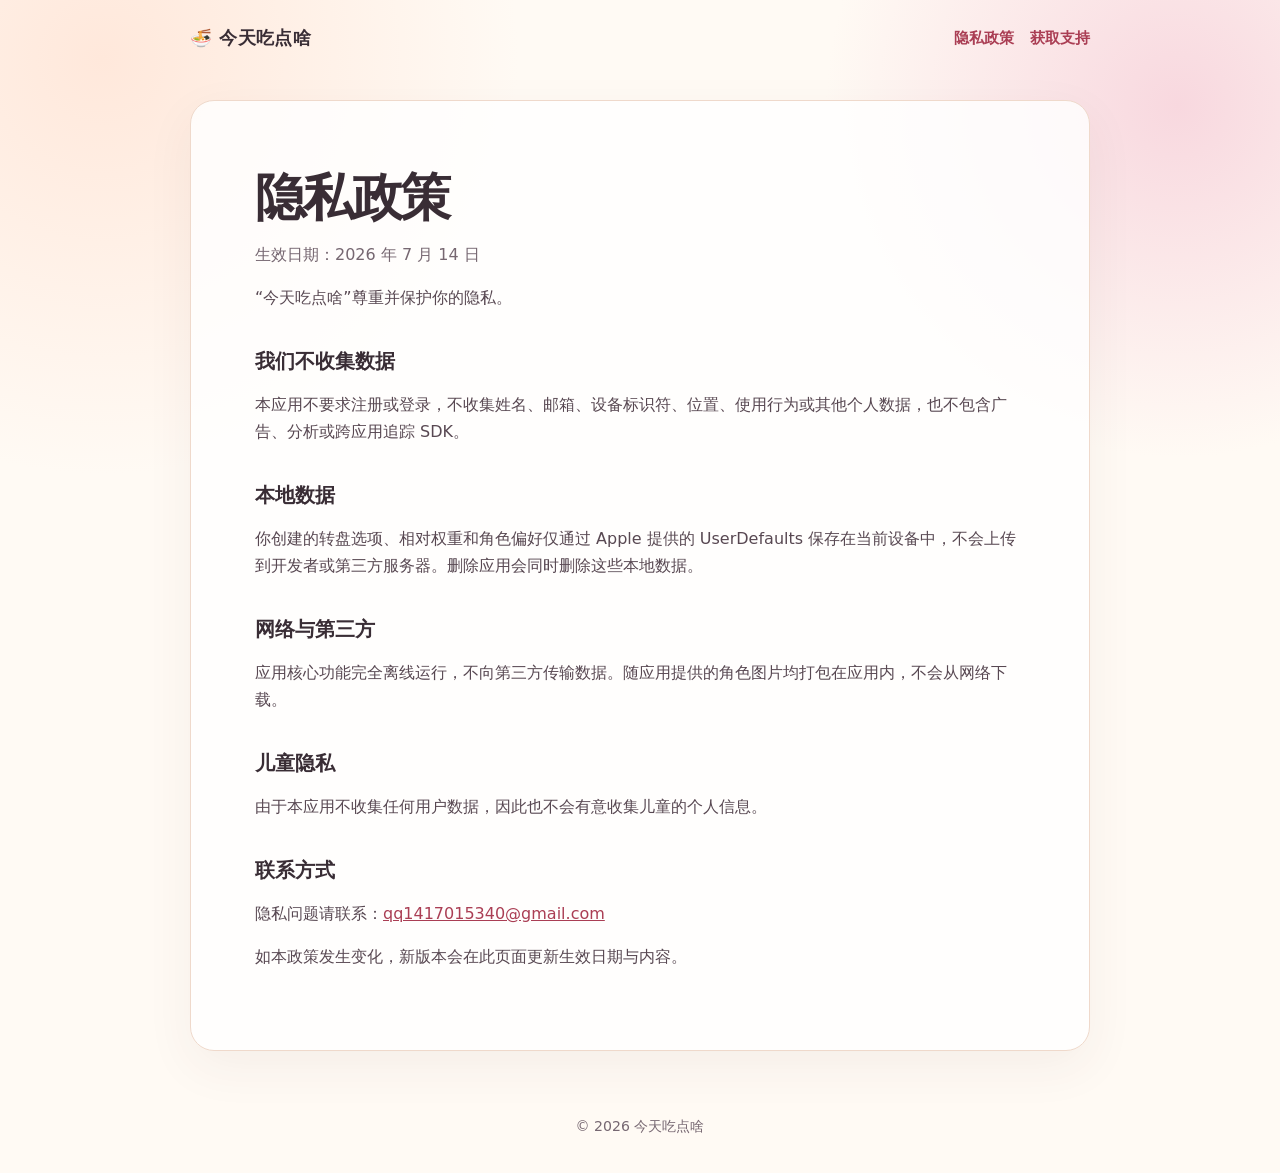
==== privacy/index.html @ e24c5f9c "Publish privacy and support site" ====
<!doctype html>
<html lang="zh-Hans">
  <head>
    <meta charset="utf-8">
    <meta name="viewport" content="width=device-width, initial-scale=1">
    <meta name="description" content="今天吃点啥隐私政策。">
    <title>隐私政策 · 今天吃点啥</title>
    <link rel="stylesheet" href="../style.css">
  </head>
  <body>
    <header class="site-header">
      <a class="brand" href="../"><span class="brand-mark">🍜</span>今天吃点啥</a>
      <nav class="nav" aria-label="站点导航">
        <a href="./" aria-current="page">隐私政策</a>
        <a href="../support/">获取支持</a>
      </nav>
    </header>
    <main class="content">
      <article class="document">
        <h1>隐私政策</h1>
        <p class="effective">生效日期：2026 年 7 月 14 日</p>
        <p>“今天吃点啥”尊重并保护你的隐私。</p>
        <h2>我们不收集数据</h2>
        <p>本应用不要求注册或登录，不收集姓名、邮箱、设备标识符、位置、使用行为或其他个人数据，也不包含广告、分析或跨应用追踪 SDK。</p>
        <h2>本地数据</h2>
        <p>你创建的转盘选项、相对权重和角色偏好仅通过 Apple 提供的 UserDefaults 保存在当前设备中，不会上传到开发者或第三方服务器。删除应用会同时删除这些本地数据。</p>
        <h2>网络与第三方</h2>
        <p>应用核心功能完全离线运行，不向第三方传输数据。随应用提供的角色图片均打包在应用内，不会从网络下载。</p>
        <h2>儿童隐私</h2>
        <p>由于本应用不收集任何用户数据，因此也不会有意收集儿童的个人信息。</p>
        <h2>联系方式</h2>
        <p>隐私问题请联系：<a href="mailto:qq1417015340@gmail.com">qq1417015340@gmail.com</a></p>
        <p>如本政策发生变化，新版本会在此页面更新生效日期与内容。</p>
      </article>
    </main>
    <footer class="site-footer">© 2026 今天吃点啥</footer>
  </body>
</html>
---- style.css ----
:root {
  color-scheme: light;
  --ink: #392d35;
  --muted: #766771;
  --paper: #fffaf4;
  --peach: #ffe7d4;
  --rose: #d95e71;
  --rose-deep: #aa3e54;
  --line: #efd9cb;
  --card: rgba(255, 255, 255, 0.82);
}

* { box-sizing: border-box; }

html { background: var(--paper); }

body {
  margin: 0;
  min-width: 320px;
  color: var(--ink);
  background:
    radial-gradient(circle at 8% 5%, #ffe8db 0, transparent 26rem),
    radial-gradient(circle at 92% 9%, #f8d8df 0, transparent 22rem),
    var(--paper);
  font-family: ui-rounded, "SF Pro Rounded", "PingFang SC", "Hiragino Sans GB", system-ui, sans-serif;
  line-height: 1.7;
}

a { color: var(--rose-deep); }

.site-header,
.site-footer,
.content {
  width: min(100% - 40px, 900px);
  margin-inline: auto;
}

.site-header {
  display: flex;
  align-items: center;
  justify-content: space-between;
  gap: 20px;
  padding: 24px 0;
}

.brand {
  color: var(--ink);
  font-size: 1.1rem;
  font-weight: 800;
  letter-spacing: 0.02em;
  text-decoration: none;
}

.brand-mark { margin-right: 7px; }

.nav {
  display: flex;
  flex-wrap: wrap;
  gap: 16px;
  font-size: 0.94rem;
  font-weight: 700;
}

.nav a { text-decoration: none; }
.nav a:hover, .nav a:focus-visible { text-decoration: underline; }

.hero {
  padding: 64px 0 36px;
  text-align: center;
}

.eyebrow {
  margin: 0 0 12px;
  color: var(--rose-deep);
  font-size: 0.9rem;
  font-weight: 800;
  letter-spacing: 0.12em;
}

h1, h2, h3 { line-height: 1.25; }

h1 {
  max-width: 700px;
  margin: 0 auto;
  font-size: clamp(2.6rem, 9vw, 5rem);
  letter-spacing: -0.07em;
}

.hero-copy {
  max-width: 560px;
  margin: 20px auto 0;
  color: var(--muted);
  font-size: 1.08rem;
}

.actions {
  display: flex;
  flex-wrap: wrap;
  justify-content: center;
  gap: 12px;
  margin-top: 30px;
}

.button {
  display: inline-flex;
  align-items: center;
  justify-content: center;
  min-height: 48px;
  padding: 0 20px;
  border: 1px solid var(--rose);
  border-radius: 999px;
  color: white;
  background: var(--rose);
  box-shadow: 0 8px 20px rgba(170, 62, 84, 0.16);
  font-weight: 800;
  text-decoration: none;
}

.button.secondary {
  color: var(--rose-deep);
  background: transparent;
  box-shadow: none;
}

.button:hover, .button:focus-visible { transform: translateY(-1px); }

.grid {
  display: grid;
  grid-template-columns: repeat(3, 1fr);
  gap: 16px;
  padding: 32px 0 70px;
}

.card,
.document {
  border: 1px solid var(--line);
  border-radius: 24px;
  background: var(--card);
  box-shadow: 0 16px 50px rgba(91, 47, 54, 0.06);
}

.card { padding: 24px; }
.card h2 { margin: 0 0 8px; font-size: 1.1rem; }
.card p { margin: 0; color: var(--muted); font-size: 0.96rem; }

.document {
  margin: 22px auto 64px;
  padding: clamp(28px, 7vw, 64px);
}

.document h1 {
  margin: 0;
  font-size: clamp(2rem, 6vw, 3.2rem);
  letter-spacing: -0.05em;
}

.document h2 {
  margin-top: 38px;
  font-size: 1.25rem;
}

.document p, .document li { color: #584852; }
.document .effective { margin-top: 12px; color: var(--muted); }

.site-footer {
  padding: 0 0 34px;
  color: var(--muted);
  font-size: 0.88rem;
  text-align: center;
}

@media (max-width: 680px) {
  .site-header { align-items: flex-start; flex-direction: column; }
  .hero { padding-top: 36px; }
  .grid { grid-template-columns: 1fr; }
}
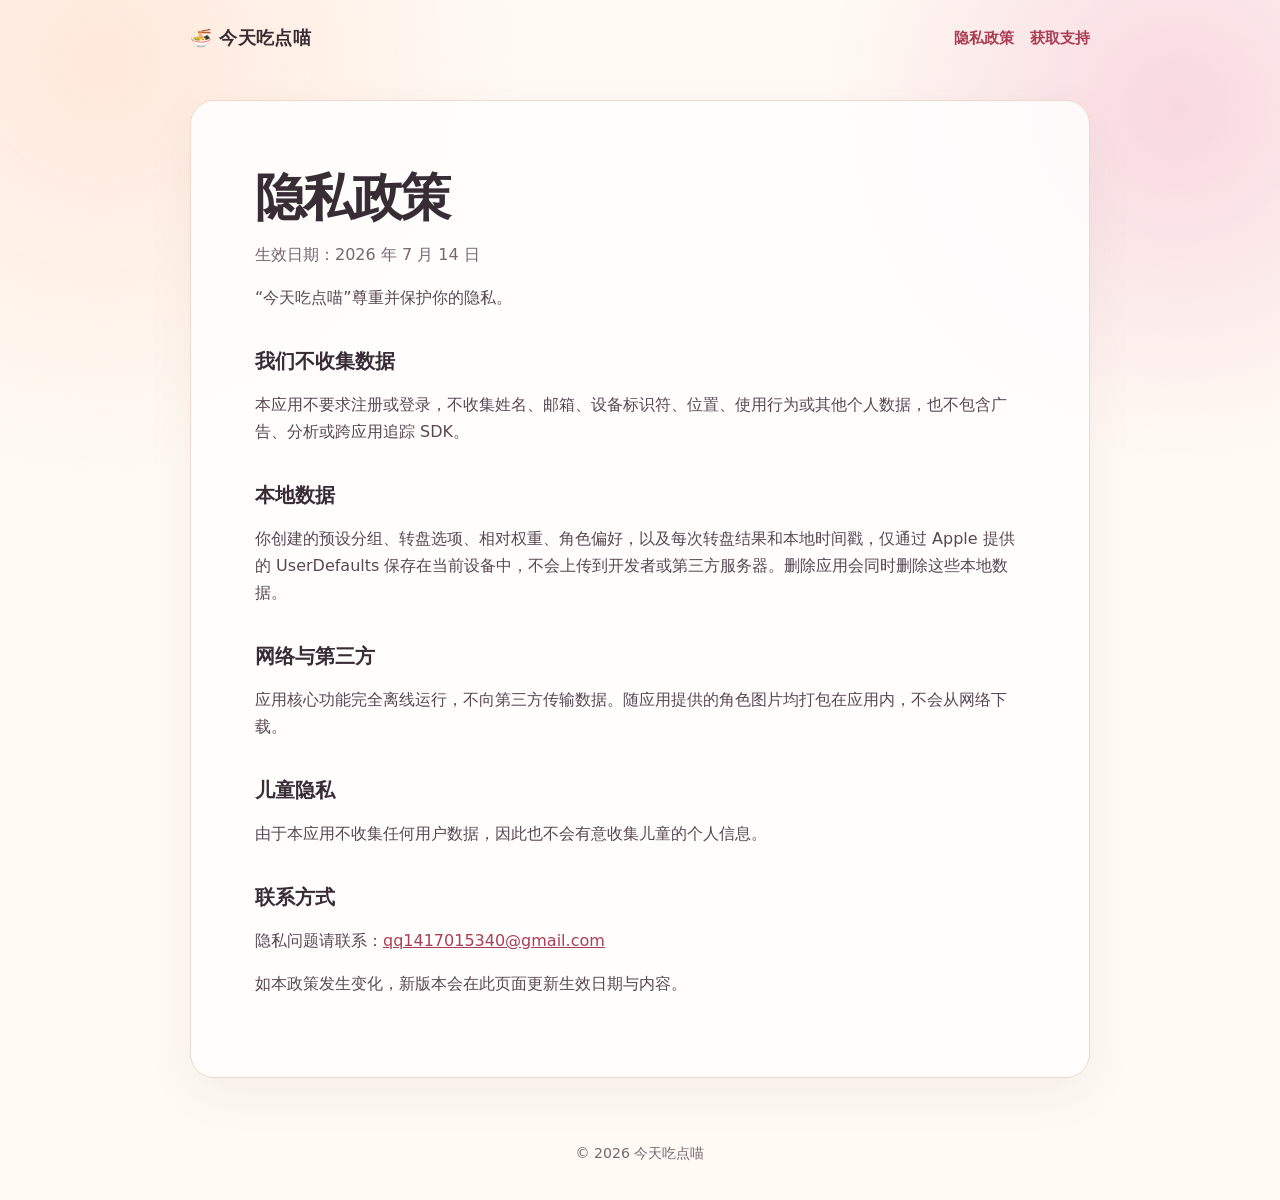
==== commit 5474d1fb: "Update 今天吃点喵 public support pages" ====
--- a/privacy/index.html
+++ b/privacy/index.html
@@ -3,13 +3,13 @@
   <head>
     <meta charset="utf-8">
     <meta name="viewport" content="width=device-width, initial-scale=1">
-    <meta name="description" content="今天吃点啥隐私政策。">
-    <title>隐私政策 · 今天吃点啥</title>
+    <meta name="description" content="今天吃点喵隐私政策。">
+    <title>隐私政策 · 今天吃点喵</title>
     <link rel="stylesheet" href="../style.css">
   </head>
   <body>
     <header class="site-header">
-      <a class="brand" href="../"><span class="brand-mark">🍜</span>今天吃点啥</a>
+      <a class="brand" href="../"><span class="brand-mark">🍜</span>今天吃点喵</a>
       <nav class="nav" aria-label="站点导航">
         <a href="./" aria-current="page">隐私政策</a>
         <a href="../support/">获取支持</a>
@@ -19,11 +19,11 @@
       <article class="document">
         <h1>隐私政策</h1>
         <p class="effective">生效日期：2026 年 7 月 14 日</p>
-        <p>“今天吃点啥”尊重并保护你的隐私。</p>
+        <p>“今天吃点喵”尊重并保护你的隐私。</p>
         <h2>我们不收集数据</h2>
         <p>本应用不要求注册或登录，不收集姓名、邮箱、设备标识符、位置、使用行为或其他个人数据，也不包含广告、分析或跨应用追踪 SDK。</p>
         <h2>本地数据</h2>
-        <p>你创建的转盘选项、相对权重和角色偏好仅通过 Apple 提供的 UserDefaults 保存在当前设备中，不会上传到开发者或第三方服务器。删除应用会同时删除这些本地数据。</p>
+        <p>你创建的预设分组、转盘选项、相对权重、角色偏好，以及每次转盘结果和本地时间戳，仅通过 Apple 提供的 UserDefaults 保存在当前设备中，不会上传到开发者或第三方服务器。删除应用会同时删除这些本地数据。</p>
         <h2>网络与第三方</h2>
         <p>应用核心功能完全离线运行，不向第三方传输数据。随应用提供的角色图片均打包在应用内，不会从网络下载。</p>
         <h2>儿童隐私</h2>
@@ -33,6 +33,6 @@
         <p>如本政策发生变化，新版本会在此页面更新生效日期与内容。</p>
       </article>
     </main>
-    <footer class="site-footer">© 2026 今天吃点啥</footer>
+    <footer class="site-footer">© 2026 今天吃点喵</footer>
   </body>
 </html>
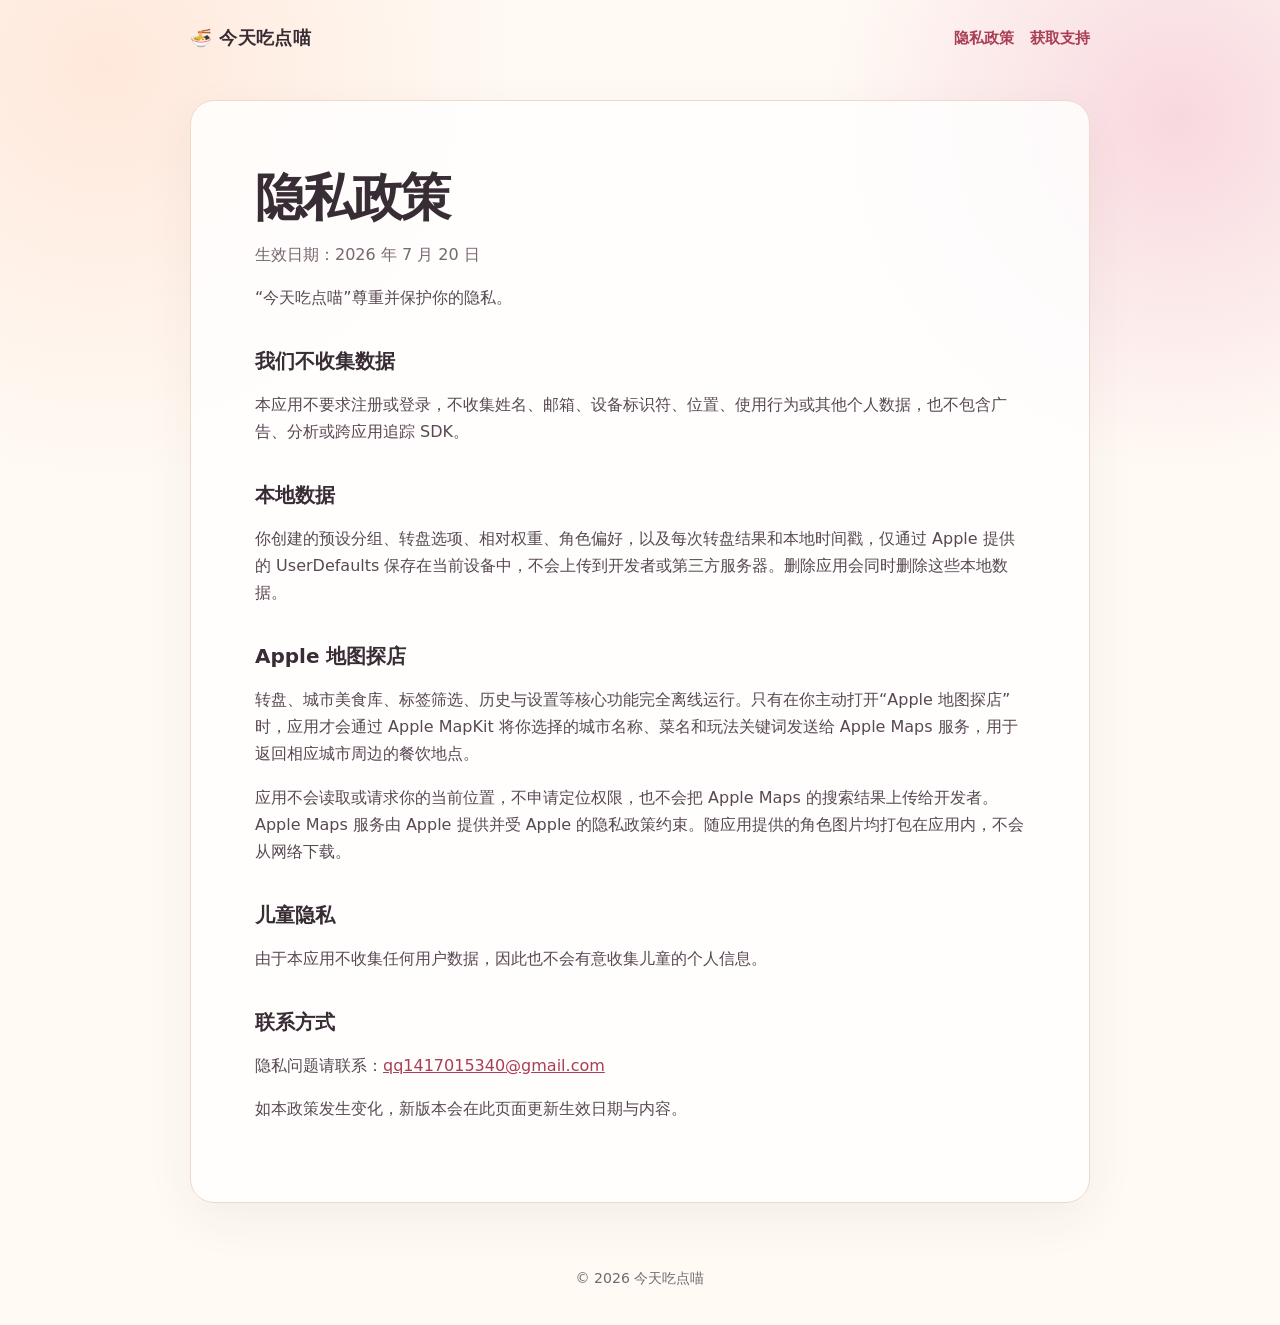
==== commit e55251ab: "Update privacy and support for Apple Maps discovery" ====
--- a/privacy/index.html
+++ b/privacy/index.html
@@ -18,14 +18,15 @@
     <main class="content">
       <article class="document">
         <h1>隐私政策</h1>
-        <p class="effective">生效日期：2026 年 7 月 14 日</p>
+        <p class="effective">生效日期：2026 年 7 月 20 日</p>
         <p>“今天吃点喵”尊重并保护你的隐私。</p>
         <h2>我们不收集数据</h2>
         <p>本应用不要求注册或登录，不收集姓名、邮箱、设备标识符、位置、使用行为或其他个人数据，也不包含广告、分析或跨应用追踪 SDK。</p>
         <h2>本地数据</h2>
         <p>你创建的预设分组、转盘选项、相对权重、角色偏好，以及每次转盘结果和本地时间戳，仅通过 Apple 提供的 UserDefaults 保存在当前设备中，不会上传到开发者或第三方服务器。删除应用会同时删除这些本地数据。</p>
-        <h2>网络与第三方</h2>
-        <p>应用核心功能完全离线运行，不向第三方传输数据。随应用提供的角色图片均打包在应用内，不会从网络下载。</p>
+        <h2>Apple 地图探店</h2>
+        <p>转盘、城市美食库、标签筛选、历史与设置等核心功能完全离线运行。只有在你主动打开“Apple 地图探店”时，应用才会通过 Apple MapKit 将你选择的城市名称、菜名和玩法关键词发送给 Apple Maps 服务，用于返回相应城市周边的餐饮地点。</p>
+        <p>应用不会读取或请求你的当前位置，不申请定位权限，也不会把 Apple Maps 的搜索结果上传给开发者。Apple Maps 服务由 Apple 提供并受 Apple 的隐私政策约束。随应用提供的角色图片均打包在应用内，不会从网络下载。</p>
         <h2>儿童隐私</h2>
         <p>由于本应用不收集任何用户数据，因此也不会有意收集儿童的个人信息。</p>
         <h2>联系方式</h2>
